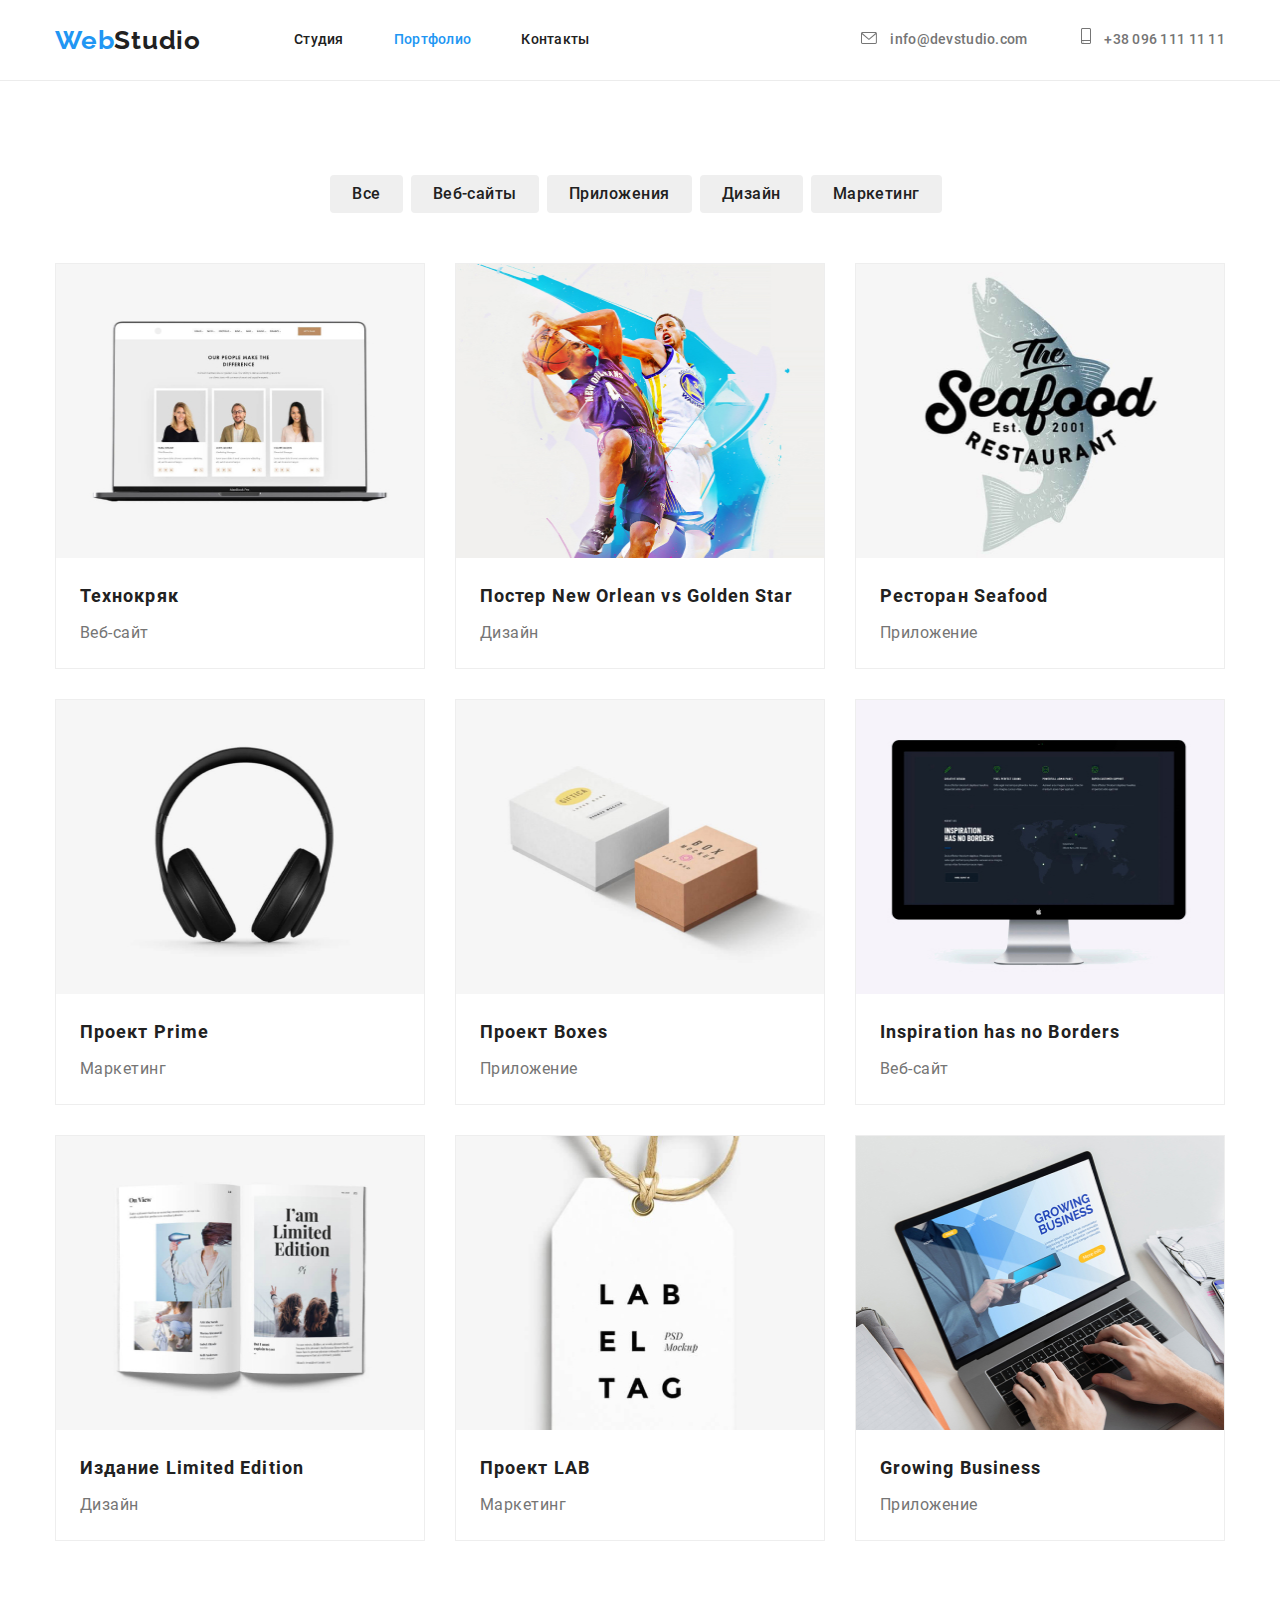
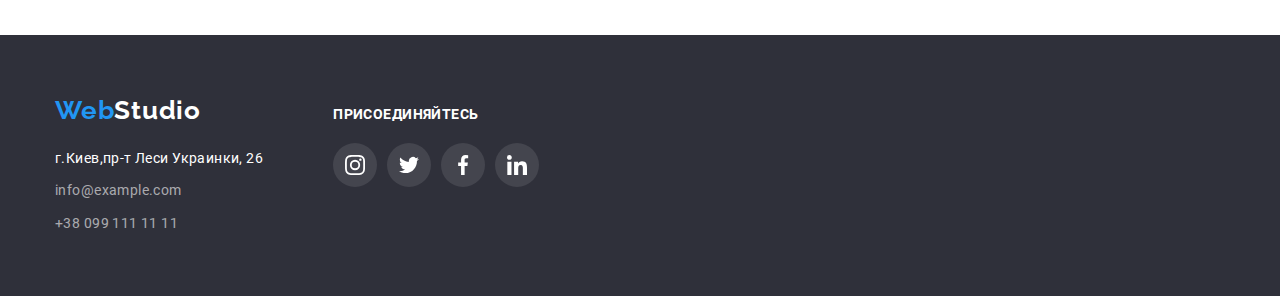
==== portfolio.html @ 72bdeed8 "склонировал новый репозиторий и перенес файлы с 4 дз" ====
<!DOCTYPE html>
<html lang="ru">
  <head>
    <meta charset="UTF-8" />
    <meta name="viewport" content="width=device-width, initial-scale=1.0" />
    <title>Document</title>
    <link
      href="https://fonts.googleapis.com/css2?family=Raleway:wght@700&display=swap"
      rel="stylesheet"
    />
    <link
      rel="stylesheet"
      href="https://cdnjs.cloudflare.com/ajax/libs/modern-normalize/1.0.0/modern-normalize.min.css"
    />
    <link rel="stylesheet" href="./css/styles.css" />
  </head>
  <body>
   <header class="page-header">
     <div class="conteiner header-conteiner">
        <a class="header-logo" href="./index.html" lang="en"> <span class="web-logo">Web</span>Studio </a>

        <nav class="navigation">
          <ul class="menu">
            <li class="menu-item">
              <a href="./index.html" class="link">Студия</a>
            </li>
            <li class="menu-item">
              <a href="./portfolio.html" class="link current">Портфолио</a>
            </li>
            <li class="menu-item"><a href="" class="link">Контакты</a></li>
          </ul>
        </nav>
        <address class="conect-nav">
          <a class="link header-conect" href="mailto:info@devstudio.com">
            <svg class="header-svg envelope" width="16" height="12">
              <use href="./img/icons/sprite.svg#envelope"></use>
            </svg>
            info@devstudio.com
          </a>
          <a class="link header-conect" href="tel:+380961111111">
            <svg class="header-svg smartphone" width="10" height="16">
              <use href="./img/icons/sprite.svg#smartphone"></use>
            </svg>
            +38 096 111 11 11</a
          >
        </address>
      </div>
    </header>
    <main>
      <section class="section">
        <div class="conteiner">
          <h1 hidden>Портфолио</h1>
        <ul class="menu-filters">
          <li class="menu-item">
            <button class="btn-portfolio" type="button">Все</button>
          </li>

          <li class="menu-item">
            <button class="btn-portfolio" type="button">Веб-сайты</button>
          </li>

          <li class="menu-item">
            <button class="btn-portfolio" type="button">Приложения</button>
          </li>

          <li class="menu-item">
            <button class="btn-portfolio"type="button">Дизайн</button>
          </li>

          <li class="menu-item">
            <button class="btn-portfolio" type="button">Маркетинг</button>
          </li>
        </ul>
        <ul class="portfolio">
          <li class="portfolio-item">
            <img
              src="./img/imgportf1.jpg"
              alt="Технокряк"
              width="370"
              height="294"
            />
            <div class="card-footer">
            <h2 class="portfolio-label">Технокряк</h2>
            <p class="discription">Веб-сайт</p>
          </div>
          </li>
          <li class="portfolio-item">
            <img
              src="./img/imgportf2.jpg"
              alt="Постер"
              width="370"
              height="294"
            />
            <div class="card-footer">
              <h2 class="portfolio-label">Постер
              <span lang="en">New Orlean vs Golden Star</span>
              </h2>                    
              <p class="discription">Дизайн</p>
            </div>
          </li>
          <li class="portfolio-item">
            <img
              src="./img/imgportf3.jpg"
              alt="Ресторан"
              width="370"
              height="294"
            />
            <div class="card-footer">
              <h2 class="portfolio-label">Ресторан
              <span lang="en">Seafood</span>
              </h2>
              <p class="discription">Приложение</p>
            </div>
          </li class="portfolio-item">
          <li class="portfolio-item">
            <img
              src="./img/imgportf4.jpg"
              alt="Наушники"
              width="370"
              height="294"
            />
            <div class="card-footer">
              <h2 class="portfolio-label">
              Проект
              <span lang="en">Prime</span>
              </h2>
              <p class="discription">Маркетинг</p>
            </div>
          </li>
          <li class="portfolio-item">
            <img
              src="./img/imgportf5.jpg"
              alt="коробки"
              width="370"
              height="294"
            />
            <div class="card-footer">
              <h2 class="portfolio-label">Проект
              <span lang="en">Boxes</span>
              </h2>
              <p class="discription">Приложение</p>
            </div>            
          </li>
          <li class="portfolio-item">
            <img src="./img/imgportf6.jpg" alt="Мак" width="370" height="294" />
            <div class="card-footer">
            <h2 class="portfolio-label" lang="en">Inspiration has no Borders</h2>
            <p class="discription">Веб-сайт</p>
          </div>
          </li>
          <li class="portfolio-item">
            <img
              src="./img/imgportf7.jpg"
              alt="Издание"
              width="370"
              height="294"
            />
            <div class="card-footer">
              <h2 class="portfolio-label">
              Издание
              <span lang="en">Limited Edition</span>
              </h2>
              <p class="discription">Дизайн</p>
            </div>            
          </li>
          <li class="portfolio-item">
            <img
              src="./img/imgportf8.jpg"
              alt="Бирка"
              width="370"
              height="294"
            />
            <div class="card-footer">
              <h2 class="portfolio-label">Проект
              <span lang="en">LAB</span>
              </h2>
              <p class="discription">Маркетинг</p>
            </div>
            
          </li>
          <li class="portfolio-item">
            <img
              src="./img/imgportf9.jpg"
              alt="Руки на клаве"
              width="370"
              height="294"
            />
            <div class="card-footer">
              <h2 class="portfolio-label" lang="en">Growing Business</h2>
              <p class="discription">Приложение</p>
            </div>
            
          </li>
        </ul>
        </div>
        
      </section>
    </main>
    <footer class="footer">
      <div class="conteiner footer-conteiner">
        <div>
        <a href="./index.html" class="footer-link link">
          <span class="footer-logo" lang="en">
            <span class="web-logo">Web</span>Studio
          </span>
        </a>
        <address>
          <ul class="footer-list">
            <li class="footer-item">
              <a href="" class="link footer-town"
                >г.Киев,пр-т Леси Украинки, 26</a
              >
            </li>
            <li class="footer-item">
              <a href="mailto:info@example.com" class="link footer-conect"
                >info@example.com</a
              >
            </li>
            <li class="footer-item">
              <a href="tel:+380961111111" class="link footer-conect"
                >+38 099 111 11 11</a
              >
            </li>
          </ul>
        </address>
        </div>
          <div class="footer-social-links">
          <h3 class="footer-title">присоединяйтесь</h3>
          <ul class="social-icons">
            <li class="social-icons-item">
              <a class="footer-social-icons-link" href="https://instagram.com/" target="_blank" rel="noopener noreferer" aria-label="Instagram">
                <svg class="footer-social-icons-svg">
                  <use href="./img/icons/sprite.svg#instagram"></use>
                </svg>
              </a>
            </li>

            <li class="social-icons-item">
              <a class="footer-social-icons-link" href="https://twitter.com/" target="_blank" rel="noopener noreferer" aria-label="Twitter">
                <svg class="footer-social-icons-svg">
                  <use href="./img/icons/sprite.svg#twitter"></use>
                </svg>
              </a>
            </li>
            <li class="social-icons-item">
              <a class="footer-social-icons-link" href="https://facebook.com/" target="_blank" rel="noopener noreferer" aria-label="Facebook">
                <svg class="footer-social-icons-svg">
                  <use href="./img/icons/sprite.svg#facebook"></use>
                </svg>
              </a>
            </li>
            <li class="social-icons-item">
              <a class="footer-social-icons-link" href="https://linkedin.com/" target="_blank" rel="noopener noreferer" aria-label="Linkedin">
                <svg class="footer-social-icons-svg">
                  <use href="./img/icons/sprite.svg#linkedin"></use>
                </svg>
              </a>
            </li>
          </ul>
        </div>
      </div>
    </footer>
  </body>
</html>
---- css/styles.css ----
/* roboto-regular - latin_cyrillic */
@font-face {
  font-family: 'Roboto';
  font-style: normal;
  font-weight: 400;
  src: url('../fonts/roboto-v20-latin_cyrillic-regular.eot'); /* IE9 Compat Modes */
  src: local('Roboto'), local('Roboto-Regular'), url('../fonts/roboto-v20-latin_cyrillic-regular.eot?#iefix') format('embedded-opentype'),
    url('../fonts/roboto-v20-latin_cyrillic-regular.woff2') format('woff2'), url('../fonts/roboto-v20-latin_cyrillic-regular.woff') format('woff'),
    url('../fonts/roboto-v20-latin_cyrillic-regular.ttf') format('truetype'), url('../fonts/roboto-v20-latin_cyrillic-regular.svg#Roboto') format('svg'); /* Legacy iOS */
}
/* roboto-500 - latin_cyrillic */
@font-face {
  font-family: 'Roboto';
  font-style: normal;
  font-weight: 500;
  src: url('../fonts/roboto-v20-latin_cyrillic-500.eot'); /* IE9 Compat Modes */
  src: local('Roboto Medium'), local('Roboto-Medium'), url('../fonts/roboto-v20-latin_cyrillic-500.eot?#iefix') format('embedded-opentype'),
    url('../fonts/roboto-v20-latin_cyrillic-500.woff2') format('woff2'), url('../fonts/roboto-v20-latin_cyrillic-500.woff') format('woff'),
    url('../fonts/roboto-v20-latin_cyrillic-500.ttf') format('truetype'), url('../fonts/roboto-v20-latin_cyrillic-500.svg#Roboto') format('svg'); /* Legacy iOS */
}
/* roboto-700 - latin_cyrillic */
@font-face {
  font-family: 'Roboto';
  font-style: normal;
  font-weight: 700;
  src: url('../fonts/roboto-v20-latin_cyrillic-700.eot'); /* IE9 Compat Modes */
  src: local('Roboto Bold'), local('Roboto-Bold'), url('../fonts/roboto-v20-latin_cyrillic-700.eot?#iefix') format('embedded-opentype'),
    url('../fonts/roboto-v20-latin_cyrillic-700.woff2') format('woff2'), url('../fonts/roboto-v20-latin_cyrillic-700.woff') format('woff'),
    url('../fonts/roboto-v20-latin_cyrillic-700.ttf') format('truetype'), url('../fonts/roboto-v20-latin_cyrillic-700.svg#Roboto') format('svg'); /* Legacy iOS */
}
/* roboto-900 - latin_cyrillic */
@font-face {
  font-family: 'Roboto';
  font-style: normal;
  font-weight: 900;
  src: url('../fonts/roboto-v20-latin_cyrillic-900.eot'); /* IE9 Compat Modes */
  src: local('Roboto Black'), local('Roboto-Black'), url('../fonts/roboto-v20-latin_cyrillic-900.eot?#iefix') format('embedded-opentype'),
    url('../fonts/roboto-v20-latin_cyrillic-900.woff2') format('woff2'), url('../fonts/roboto-v20-latin_cyrillic-900.woff') format('woff'),
    url('../fonts/roboto-v20-latin_cyrillic-900.ttf') format('truetype'), url('../fonts/roboto-v20-latin_cyrillic-900.svg#Roboto') format('svg'); /* Legacy iOS */
}
:root {
  --main-text-cl: #757575;
  --accent-cl: #2196f3;
  --black: #212121;
  --grey: rgba(255, 255, 255, 0.6);
  --white: #ffffff;
  --dark-bg: #2f303a;
  --creamy: #f5f4fa;
}

html {
  box-sizing: border-box;
}

*,
*::before,
*::after {
  box-sizing: inherit;
}

h1,
h2,
h3,
p {
  margin: 0;
}

.section {
  padding-top: 94px;
  padding-bottom: 94px;
}
.list {
  list-style: none;
  padding: 0;
  margin: 0;
}
img {
  display: block;
  max-width: 100%;
}

body {
  font-family: Roboto, sans-serif;
  font-size: 14px;
  line-height: 1.71;
  letter-spacing: 0.03em;
  color: var(--main-text-cl);
}
ul {
  margin: 0px;
  padding: 0px;
}
.page-header {
  border-bottom: 1px solid #ececec;
}
.conteiner {
  width: 1200px;
  padding-left: 15px;
  padding-right: 15px;
  margin-right: auto;
  margin-left: auto;
}
.header-conteiner {
  display: flex;
  align-items: center;
  justify-items: flex-end;
}

.header-logo {
  font-family: Raleway, sans-serif;
  text-decoration: none;
  font-style: normal;
  font-weight: bold;
  font-size: 26px;
  line-height: 1.19;
  letter-spacing: 0.03em;
  color: var(--black);
}
.navigation {
  margin-left: 93px;
}
.menu {
  display: flex;
  padding: 0;
  margin: 0;
}
.menu .link {
  display: block;
  padding-top: 32px;
  padding-bottom: 32px;
}
.menu .menu-item:not(:last-child) {
  margin-right: 50px;
}

.menu-item {
  list-style: none;
}

.menu-item .link {
  display: block;
  align-items: center;
}
.link {
  font-style: normal;
  text-decoration: none;
  font-weight: 500;
  font-size: 14px;
  line-height: 1.14;
  letter-spacing: 0.02em;
  color: var(--black);
}

.current {
  color: var(--accent-cl);
}
.link:hover,
.link:focus {
  color: var(--accent-cl);
}
.web-logo {
  color: var(--accent-cl);
}

.header-conect {
  display: inline-block;
  flex-direction: row;
  justify-items: legacy;
  color: var(--main-text-cl);
}
.conect-nav {
  margin-left: auto;
}
.conect-nav .link + .link {
  margin-left: 50px;
}
.conect-nav.smartphone {
  margin-top: 32px;
  margin-bottom: 32px;
}
.header-conect:hover,
.header-conect:focus {
  color: var(--accent-cl);
}
.header-svg {
  margin-right: 10px;
  fill: currentColor;
}
/* Стилизирует секцию Герой */

.hero {
  padding-top: 200px;
  padding-bottom: 200px;
  text-align: center;
}
/* Фон  секции Герой*/
.overlay {
  max-width: 1600px;
  height: 600px;
  margin-left: auto;
  margin-right: auto;
  background-image: linear-gradient(to right, rgba(47, 48, 58, 0.4), rgba(47, 48, 58, 0.4)), url(../img/hero.jpg);
  background-repeat: no-repeat;
  background-position: center;
  background-size: cover;
}
.hero-title {
  margin-bottom: 30px;
  font-family: Roboto, sans-serif;
  font-weight: 900;
  font-size: 44px;
  line-height: 1.36;
  text-align: center;
  letter-spacing: 0.06em;
  text-transform: uppercase;
  color: var(--white);
}
.btn {
  display: inline-block;
  outline: transparent;
  border-radius: 4px;
  padding: 10px 32px;
  min-width: 200px;
  min-height: 50px;
  text-align: center;

  font-family: Roboto, sans-serif;
  font-weight: bold;
  font-size: 16px;
  line-height: 1.87;
  letter-spacing: 0.06em;
  text-decoration: none;

  color: var(--white);
  background-color: var(--accent-cl);
}
.features {
  padding-top: 94px;
}
.visually-hidden {
  position: absolute !important;
  clip: rect(1px 1px 1px 1px);
  clip: rect(1px, 1px, 1px, 1px);
  padding: 0 !important;
  border: 0 !important;
  height: 1px !important;
  width: 1px !important;
  overflow: hidden;
}

.menu-features {
  display: flex;
  justify-content: space-between;
}
.menu-features .list-item {
  width: calc((100% - 90px) / 4);
}
.menu-features .list-item::before {
  content: '';
  display: block;
  height: 120px;
  margin-bottom: 30px;
  background-color: var(--creamy);
  background-repeat: no-repeat;
  background-position: center;
  border-radius: 4px;
}
.icon-antenna::before {
  background-image: url(../img/antenna.svg);
}
.icon-clock::before {
  background-image: url(../img/clock.svg);
}
.icon-diagram::before {
  background-image: url(../img/diagram.svg);
}
.icon-astronaut::before {
  background-image: url(../img/astronaut.svg);
}

.menu-features .title {
  margin-bottom: 10px;
}
.title {
  min-height: 16px;
  font-family: Roboto, sans-serif;
  font-style: normal;
  font-weight: bold;
  font-size: 14px;
  line-height: 1.14;
  text-transform: uppercase;
  color: var(--black);
}
.text {
  min-height: 75px;
  color: var(--main-text-cl);
}
.list-item {
  list-style: none;
}

.section-title {
  font-family: Roboto, sans-serif;
  font-weight: 700;
  font-size: 36px;
  line-height: 1.167;
  text-align: center;
  letter-spacing: 0.03em;
  color: var(--black);
  margin-bottom: 50px;
}
.img-set {
  display: flex;
  flex-wrap: wrap;
  margin-left: -30px;
}
.img-item {
  margin-left: 30px;
  list-style: none;
  flex-basis: calc(100% / 3 - 30px);
}
.team {
  font-style: normal;
  font-weight: 500;
  font-size: 16px;
  line-height: 1.187;
  letter-spacing: 0.03em;
  color: var(--black);
}
.team-list {
  display: flex;
  flex-wrap: wrap;
  margin-left: -30px;
}
.team-item {
  margin-left: 30px;
  list-style: none;
  flex-basis: calc(100% / 4 - 30px);
  background-color: var(--white);

  box-shadow: 0px 1px 3px rgba(0, 0, 0, 0.12), 0px 1px 1px rgba(0, 0, 0, 0.14), 0px 2px 1px rgba(0, 0, 0, 0.2);
  border-radius: 0px 0px 4px 4px;
}
.team {
  text-align: center;
  margin-top: 30px;
  margin-bottom: 10px;
}
.team-content {
  margin: 30px 32px;
}
.profession {
  margin-bottom: 16px;
  text-align: center;
  font-style: normal;
  font-weight: normal;
  font-size: 16px;
  line-height: 1.187;
  letter-spacing: 0.03em;
  color: var(--main-text-cl);
}
.social-icons {
  display: flex;
  justify-content: space-between;
}
.social-icons-item {
  list-style: none;
}
.social-icons-item:not(:last-child) {
  margin-right: 10px;
}
.social-icons-link {
  display: inline-flex;
  justify-content: center;
  align-items: center;
  width: 44px;
  height: 44px;
  background-color: var(--white);
  border-radius: 50%;
}
.social-icons-link:hover,
.social-icons-link:focus {
  background-color: var(--accent-cl);
}
.social-icons-link:hover .social-icons-svg,
.social-icons-link:focus .social-icons-svg {
  background-color: var(--accent-cl);
  fill: var(--white);
}
.social-icons-svg {
  width: 20px;
  height: 20px;
  fill: #afb1b8;
}
.logo-set {
  display: flex;
  flex-wrap: wrap;
  align-items: center;
  margin-left: -30px;
}

.client-link {
  display: inline-flex;
  justify-content: center;
  align-items: center;
  width: 170px;
  height: 90px;
  margin-left: 30px;
  flex-basis: calc(100% / 6 - 30px);
  border: 1px solid #afb1b8;
  box-sizing: border-box;
  border-radius: 4px;
}

.client-link:hover,
.client-link:focus {
  border-color: var(--accent-cl);
}
.client-link:hover .icon,
.client-link:focus .icon {
  fill: var(--accent-cl);
}
.icon {
  fill: #afb1b8;
}
.footer {
  padding-top: 60px;
  padding-bottom: 60px;
  background-color: var(--dark-bg);
}
.footer-conteiner {
  display: flex;
}
.footer-title {
  margin-bottom: 20px;
  font-family: Roboto;
  font-style: normal;
  font-weight: 700;
  font-size: 14px;
  line-height: 1.14;
  letter-spacing: 0.03em;
  text-transform: uppercase;
  color: #ffffff;
}
.footer-logo {
  font-family: Raleway;
  font-style: normal;
  font-weight: bold;
  font-size: 26px;
  line-height: 1.19;
  letter-spacing: 0.03em;
  color: var(--white);
}
.footer-list {
  display: flex;
  flex-direction: column;
  margin-top: 20px;
}
.footer-social-links {
  padding-top: 12px;
  margin-left: 70px;
  width: 206px;
  height: 80;
}
.footer-social-icons-link {
  display: inline-flex;
  justify-content: center;
  align-items: center;
  width: 44px;
  height: 44px;
  background: rgba(255, 255, 255, 0.1);
  border-radius: 50%;
}
.footer-social-icons-link:hover,
.footer-social-icons-link:focus {
  background-color: var(--accent-cl);
}
.footer-social-icons-svg {
  width: 20px;
  height: 20px;
  fill: var(--white);
}
.footer-town {
  font-weight: normal;
  line-height: 1.71;
  letter-spacing: 0.03em;
  color: var(--white);
}
.footer-conect {
  font-weight: normal;
  line-height: 1.71;
  letter-spacing: 0.03em;
  color: var(--grey);
}
.footer-item {
  list-style: none;
}
.footer-list .footer-item:not(:last-child) {
  margin-bottom: 9px;
}
.menu-filters {
  display: flex;
  flex-direction: row;
  justify-content: center;
  padding-bottom: 50px;
}
.btn-portfolio {
  display: inline-block;
  padding: 6px 22px;
  margin-right: 8px;
  border-radius: 4px;
  font-style: normal;
  font-weight: 500;
  font-size: 16px;
  line-height: 1.62;
  letter-spacing: 0.03em;
  color: var(--black);
  cursor: pointer;
  border: transparent;
}
.btn-portfolio:hover,
.btn-portfolio:focus {
  color: var(--white);
  background-color: var(--accent-cl);
  box-shadow: 0px 3px 1px rgba(0, 0, 0, 0.1), 0px 1px 2px rgba(0, 0, 0, 0.08), 0px 2px 2px rgba(0, 0, 0, 0.12);
}
.portfolio {
  display: flex;
  flex-wrap: wrap;
  margin-left: -30px;
}
.portfolio-item {
  margin-top: 30px;
  margin-left: 30px;
  list-style: none;
  flex-basis: calc(100% / 3 - 30px);
  border: 1px solid #eeeeee;
  box-sizing: border-box;
  background-color: var(--white);
}
.portfolio-item:hover,
.portfolio-item:focus {
  cursor: pointer;
  box-shadow: 0px 1px 1px rgba(0, 0, 0, 0.12), 0px 4px 4px rgba(0, 0, 0, 0.06), 1px 4px 6px rgba(0, 0, 0, 0.16);
}
.portfolio-item:nth-child(-n + 3) {
  margin-top: 0;
}
.card-footer {
  padding: 20px 24px;
}

.portfolio-label {
  text-align: start;
  margin-bottom: 4px;
  font-weight: bold;
  font-size: 18px;
  line-height: 2;
  letter-spacing: 0.06em;
  color: var(--black);
}
.discription {
  text-align: start;
  font-weight: normal;
  font-size: 16px;
  line-height: 1.87;
  letter-spacing: 0.03em;
  color: var(--main-text-cl);
}
.creamy-bg {
  background-color: var(--creamy);
}
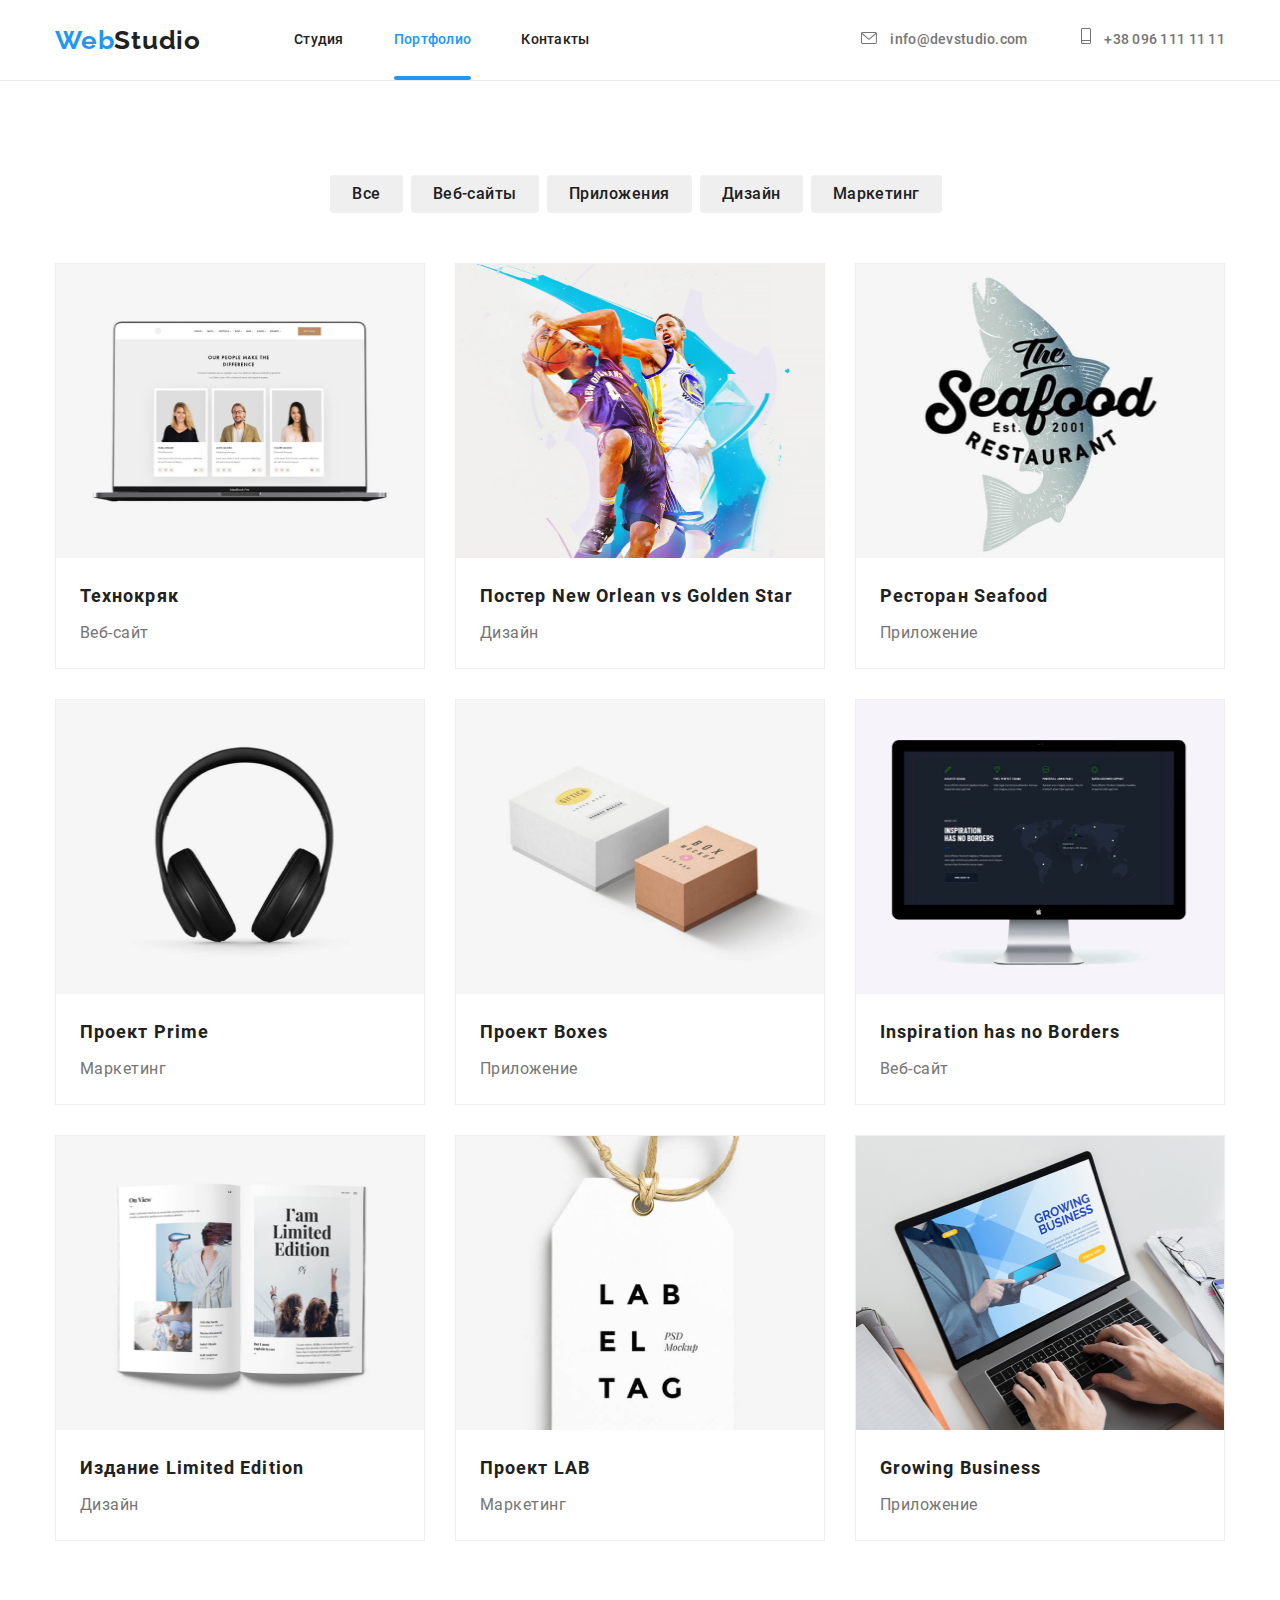
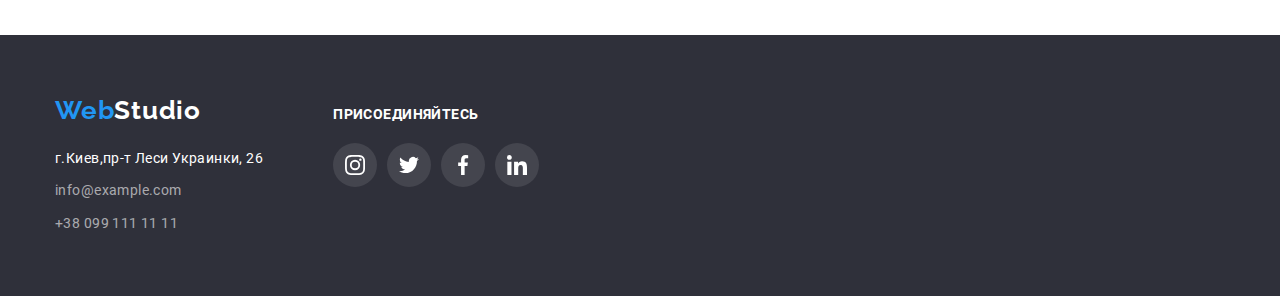
==== commit 97b6eede: "стилизация модалки" ====
--- a/portfolio.html
+++ b/portfolio.html
@@ -3,7 +3,7 @@
   <head>
     <meta charset="UTF-8" />
     <meta name="viewport" content="width=device-width, initial-scale=1.0" />
-    <title>Document</title>
+    <title>Портфолио </title>
     <link
       href="https://fonts.googleapis.com/css2?family=Raleway:wght@700&display=swap"
       rel="stylesheet"
--- a/css/styles.css
+++ b/css/styles.css
@@ -124,8 +124,10 @@
   padding: 0;
   margin: 0;
 }
+
 .menu .link {
-  display: block;
+  position: relative;
+  display: inline-block;
   padding-top: 32px;
   padding-bottom: 32px;
 }
@@ -153,6 +155,16 @@
 
 .current {
   color: var(--accent-cl);
+}
+.current::after {
+  display: block;
+  position: absolute;
+  content: '';
+  width: 100%;
+  height: 4px;
+  border-radius: 2px;
+  background-color: var(--accent-cl);
+  bottom: 0;
 }
 .link:hover,
 .link:focus {
@@ -233,6 +245,45 @@
 
   color: var(--white);
   background-color: var(--accent-cl);
+}
+/* Оформление модалки и бекдропа  */
+.backdrop {
+  position: fixed;
+  top: 0;
+  left: 0;
+  width: 100%;
+  height: 1024px;
+  background-color: rgba(0, 0, 0, 0.5);
+  opacity: 1;
+  visibility: visible;
+  transition: opacity 250ms cubic-bezier(0.4, 0, 0.2, 1) visibility 250ms cubic-bezier(0.4, 0, 0.2, 1);
+}
+.backdrop.is-hidden {
+  visibility: hidden;
+  opacity: 0;
+  pointer-events: none;
+}
+.modal {
+  position: relative;
+  top: 20%;
+  left: 37%;
+  width: 528px;
+  height: 581px;
+  display: block;
+  border-radius: 4px;
+  background-color: #ffffff;
+  stroke: 1px Solid rgba(0, 0, 0, 0.1);
+  box-shadow: 0px 1px 4px rgba(0, 0, 0, 0.12), 0px 1px 1px rgba(0, 0, 0, 0.14), 0px 2px 1px rgba(0, 0, 0, 0.2);
+}
+.close {
+  position: absolute;
+  width: 30px;
+  height: 30px;
+  border-radius: 50%;
+  top: 8px;
+  right: 8px;
+  border: 1px solid rgba(0, 0, 0, 0.1);
+  background-color: #fff;
 }
 .features {
   padding-top: 94px;
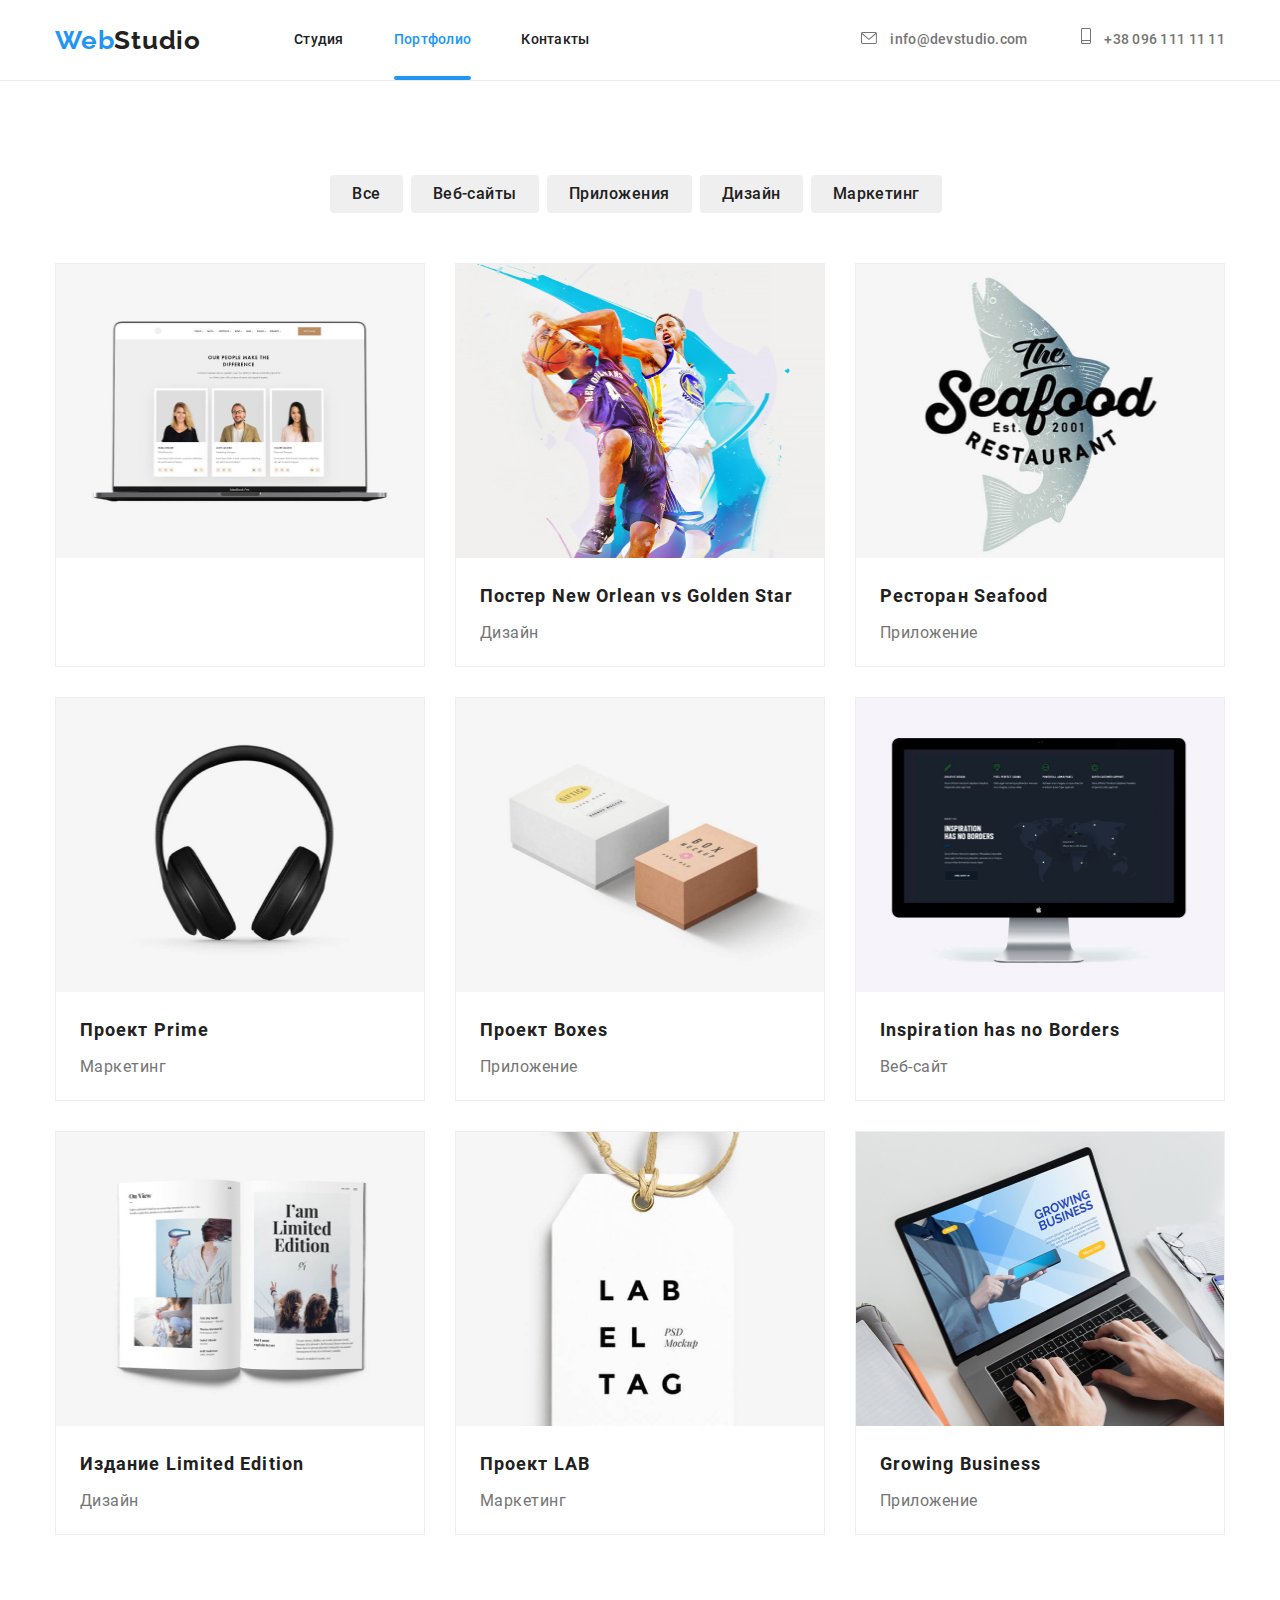
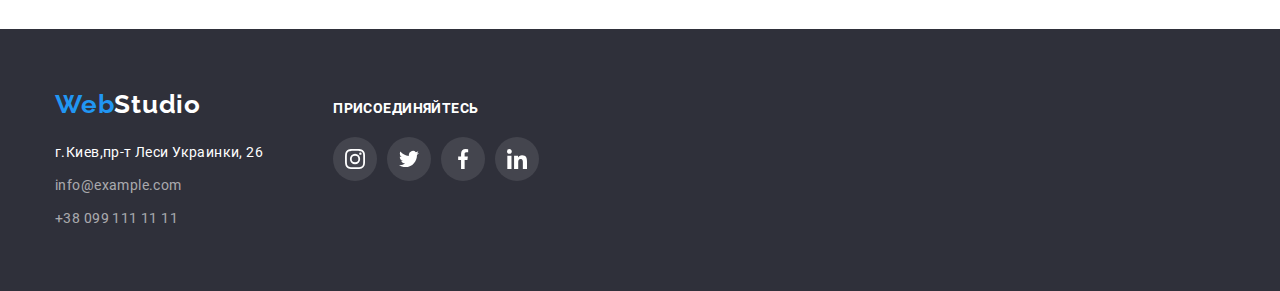
==== commit d8430e49: "накладка на портфолио" ====
--- a/portfolio.html
+++ b/portfolio.html
@@ -3,20 +3,14 @@
   <head>
     <meta charset="UTF-8" />
     <meta name="viewport" content="width=device-width, initial-scale=1.0" />
-    <title>Портфолио </title>
-    <link
-      href="https://fonts.googleapis.com/css2?family=Raleway:wght@700&display=swap"
-      rel="stylesheet"
-    />
-    <link
-      rel="stylesheet"
-      href="https://cdnjs.cloudflare.com/ajax/libs/modern-normalize/1.0.0/modern-normalize.min.css"
-    />
+    <title>Портфолио</title>
+    <link href="https://fonts.googleapis.com/css2?family=Raleway:wght@700&display=swap" rel="stylesheet" />
+    <link rel="stylesheet" href="https://cdnjs.cloudflare.com/ajax/libs/modern-normalize/1.0.0/modern-normalize.min.css" />
     <link rel="stylesheet" href="./css/styles.css" />
   </head>
   <body>
-   <header class="page-header">
-     <div class="conteiner header-conteiner">
+    <header class="page-header">
+      <div class="conteiner header-conteiner">
         <a class="header-logo" href="./index.html" lang="en"> <span class="web-logo">Web</span>Studio </a>
 
         <nav class="navigation">
@@ -50,181 +44,158 @@
       <section class="section">
         <div class="conteiner">
           <h1 hidden>Портфолио</h1>
-        <ul class="menu-filters">
-          <li class="menu-item">
-            <button class="btn-portfolio" type="button">Все</button>
-          </li>
-
-          <li class="menu-item">
-            <button class="btn-portfolio" type="button">Веб-сайты</button>
-          </li>
-
-          <li class="menu-item">
-            <button class="btn-portfolio" type="button">Приложения</button>
-          </li>
-
-          <li class="menu-item">
-            <button class="btn-portfolio"type="button">Дизайн</button>
-          </li>
-
-          <li class="menu-item">
-            <button class="btn-portfolio" type="button">Маркетинг</button>
-          </li>
-        </ul>
-        <ul class="portfolio">
-          <li class="portfolio-item">
-            <img
-              src="./img/imgportf1.jpg"
-              alt="Технокряк"
-              width="370"
-              height="294"
-            />
-            <div class="card-footer">
-            <h2 class="portfolio-label">Технокряк</h2>
-            <p class="discription">Веб-сайт</p>
-          </div>
-          </li>
-          <li class="portfolio-item">
-            <img
-              src="./img/imgportf2.jpg"
-              alt="Постер"
-              width="370"
-              height="294"
-            />
-            <div class="card-footer">
-              <h2 class="portfolio-label">Постер
-              <span lang="en">New Orlean vs Golden Star</span>
-              </h2>                    
-              <p class="discription">Дизайн</p>
-            </div>
-          </li>
-          <li class="portfolio-item">
-            <img
-              src="./img/imgportf3.jpg"
-              alt="Ресторан"
-              width="370"
-              height="294"
-            />
-            <div class="card-footer">
-              <h2 class="portfolio-label">Ресторан
-              <span lang="en">Seafood</span>
-              </h2>
-              <p class="discription">Приложение</p>
-            </div>
-          </li class="portfolio-item">
-          <li class="portfolio-item">
-            <img
-              src="./img/imgportf4.jpg"
-              alt="Наушники"
-              width="370"
-              height="294"
-            />
-            <div class="card-footer">
-              <h2 class="portfolio-label">
-              Проект
-              <span lang="en">Prime</span>
-              </h2>
-              <p class="discription">Маркетинг</p>
-            </div>
-          </li>
-          <li class="portfolio-item">
-            <img
-              src="./img/imgportf5.jpg"
-              alt="коробки"
-              width="370"
-              height="294"
-            />
-            <div class="card-footer">
-              <h2 class="portfolio-label">Проект
-              <span lang="en">Boxes</span>
-              </h2>
-              <p class="discription">Приложение</p>
-            </div>            
-          </li>
-          <li class="portfolio-item">
-            <img src="./img/imgportf6.jpg" alt="Мак" width="370" height="294" />
-            <div class="card-footer">
-            <h2 class="portfolio-label" lang="en">Inspiration has no Borders</h2>
-            <p class="discription">Веб-сайт</p>
-          </div>
-          </li>
-          <li class="portfolio-item">
-            <img
-              src="./img/imgportf7.jpg"
-              alt="Издание"
-              width="370"
-              height="294"
-            />
-            <div class="card-footer">
-              <h2 class="portfolio-label">
-              Издание
-              <span lang="en">Limited Edition</span>
-              </h2>
-              <p class="discription">Дизайн</p>
-            </div>            
-          </li>
-          <li class="portfolio-item">
-            <img
-              src="./img/imgportf8.jpg"
-              alt="Бирка"
-              width="370"
-              height="294"
-            />
-            <div class="card-footer">
-              <h2 class="portfolio-label">Проект
-              <span lang="en">LAB</span>
-              </h2>
-              <p class="discription">Маркетинг</p>
-            </div>
-            
-          </li>
-          <li class="portfolio-item">
-            <img
-              src="./img/imgportf9.jpg"
-              alt="Руки на клаве"
-              width="370"
-              height="294"
-            />
-            <div class="card-footer">
-              <h2 class="portfolio-label" lang="en">Growing Business</h2>
-              <p class="discription">Приложение</p>
-            </div>
-            
-          </li>
-        </ul>
+          <ul class="menu-filters">
+            <li class="menu-item">
+              <button class="btn-portfolio" type="button">Все</button>
+            </li>
+
+            <li class="menu-item">
+              <button class="btn-portfolio" type="button">Веб-сайты</button>
+            </li>
+
+            <li class="menu-item">
+              <button class="btn-portfolio" type="button">Приложения</button>
+            </li>
+
+            <li class="menu-item">
+              <button class="btn-portfolio" type="button">Дизайн</button>
+            </li>
+
+            <li class="menu-item">
+              <button class="btn-portfolio" type="button">Маркетинг</button>
+            </li>
+          </ul>
+          <ul class="portfolio">
+            <li class="list">
+              <a class="portfolio-item" href="">
+                <img src="./img/imgportf1.jpg" alt="Технокряк" width="370" height="294" />
+                <div class="item-discription">
+                  <p class="text-discription">
+                    Технокряк это современная площадка распространения коронавируса. Компании используют эту платформу для цифрового шпионажа и атак на защищённые сервера конкурентов.
+                  </p>
+                </div>
+                <div class="card-footer">
+                  <h2 class="portfolio-label">Технокряк</h2>
+                  <p class="discription">Веб-сайт</p>
+                </div>
+              </a>
+            </li>
+
+            <li class="list">
+              <a class="portfolio-item" href="">
+                <img src="./img/imgportf2.jpg" alt="Постер" width="370" height="294" />
+                <div class="card-footer">
+                  <h2 class="portfolio-label">
+                    Постер
+                    <span lang="en">New Orlean vs Golden Star</span>
+                  </h2>
+                  <p class="discription">Дизайн</p>
+                </div>
+              </a>
+            </li>
+            <li class="list">
+              <a class="portfolio-item" href="">
+                <img src="./img/imgportf3.jpg" alt="Ресторан" width="370" height="294" />
+                <div class="card-footer">
+                  <h2 class="portfolio-label">
+                    Ресторан
+                    <span lang="en">Seafood</span>
+                  </h2>
+                  <p class="discription">Приложение</p>
+                </div>
+              </a>
+            </li>
+            <li class="list">
+              <a class="portfolio-item" href="">
+                <img src="./img/imgportf4.jpg" alt="Наушники" width="370" height="294" />
+                <div class="card-footer">
+                  <h2 class="portfolio-label">
+                    Проект
+                    <span lang="en">Prime</span>
+                  </h2>
+                  <p class="discription">Маркетинг</p>
+                </div>
+              </a>
+            </li>
+            <li class="list">
+              <a class="portfolio-item" href="">
+                <img src="./img/imgportf5.jpg" alt="коробки" width="370" height="294" />
+                <div class="card-footer">
+                  <h2 class="portfolio-label">
+                    Проект
+                    <span lang="en">Boxes</span>
+                  </h2>
+                  <p class="discription">Приложение</p>
+                </div>
+              </a>
+            </li>
+            <li class="list">
+              <a class="portfolio-item" href="">
+                <img src="./img/imgportf6.jpg" alt="Мак" width="370" height="294" />
+                <div class="card-footer">
+                  <h2 class="portfolio-label" lang="en">Inspiration has no Borders</h2>
+                  <p class="discription">Веб-сайт</p>
+                </div>
+              </a>
+            </li>
+            <li class="list">
+              <a class="portfolio-item" href="">
+                <img src="./img/imgportf7.jpg" alt="Издание" width="370" height="294" />
+                <div class="card-footer">
+                  <h2 class="portfolio-label">
+                    Издание
+                    <span lang="en">Limited Edition</span>
+                  </h2>
+                  <p class="discription">Дизайн</p>
+                </div>
+              </a>
+            </li>
+            <li class="list">
+              <a class="portfolio-item" href="">
+                <img src="./img/imgportf8.jpg" alt="Бирка" width="370" height="294" />
+                <div class="card-footer">
+                  <h2 class="portfolio-label">
+                    Проект
+                    <span lang="en">LAB</span>
+                  </h2>
+                  <p class="discription">Маркетинг</p>
+                </div>
+              </a>
+            </li>
+            <li class="list">
+              <a class="portfolio-item" href="">
+                <img src="./img/imgportf9.jpg" alt="Руки на клаве" width="370" height="294" />
+                <div class="card-footer">
+                  <h2 class="portfolio-label" lang="en">Growing Business</h2>
+                  <p class="discription">Приложение</p>
+                </div>
+              </a>
+            </li>
+          </ul>
         </div>
-        
       </section>
     </main>
     <footer class="footer">
       <div class="conteiner footer-conteiner">
         <div>
-        <a href="./index.html" class="footer-link link">
-          <span class="footer-logo" lang="en">
-            <span class="web-logo">Web</span>Studio
-          </span>
-        </a>
-        <address>
-          <ul class="footer-list">
-            <li class="footer-item">
-              <a href="" class="link footer-town"
-                >г.Киев,пр-т Леси Украинки, 26</a
-              >
-            </li>
-            <li class="footer-item">
-              <a href="mailto:info@example.com" class="link footer-conect"
-                >info@example.com</a
-              >
-            </li>
-            <li class="footer-item">
-              <a href="tel:+380961111111" class="link footer-conect"
-                >+38 099 111 11 11</a
-              >
-            </li>
-          </ul>
-        </address>
+          <a href="./index.html" class="footer-link link">
+            <span class="footer-logo" lang="en"> <span class="web-logo">Web</span>Studio </span>
+          </a>
+          <address>
+            <ul class="footer-list">
+              <li class="footer-item">
+                <a href="" class="link footer-town">г.Киев,пр-т Леси Украинки, 26</a>
+              </li>
+              <li class="footer-item">
+                <a href="mailto:info@example.com" class="link footer-conect">info@example.com</a>
+              </li>
+              <li class="footer-item">
+                <a href="tel:+380961111111" class="link footer-conect">+38 099 111 11 11</a>
+              </li>
+            </ul>
+          </address>
         </div>
-          <div class="footer-social-links">
+        <div class="footer-social-links">
           <h3 class="footer-title">присоединяйтесь</h3>
           <ul class="social-icons">
             <li class="social-icons-item">
--- a/css/styles.css
+++ b/css/styles.css
@@ -156,6 +156,7 @@
 .current {
   color: var(--accent-cl);
 }
+/* псевдоэлемент- подчеркушка меню */
 .current::after {
   display: block;
   position: absolute;
@@ -251,22 +252,28 @@
   position: fixed;
   top: 0;
   left: 0;
-  width: 100%;
-  height: 1024px;
+  right: 0;
+  bottom: 0;
   background-color: rgba(0, 0, 0, 0.5);
   opacity: 1;
   visibility: visible;
-  transition: opacity 250ms cubic-bezier(0.4, 0, 0.2, 1) visibility 250ms cubic-bezier(0.4, 0, 0.2, 1);
-}
+  transition: 2s cubic-bezier(0.4, 0, 0.2, 1);
+  z-index: 3;
+}
+
 .backdrop.is-hidden {
   visibility: hidden;
   opacity: 0;
   pointer-events: none;
 }
+.is-hidden.modal {
+  transform: translate(-50%, 0) 2s, scale(0.5) 2s;
+}
 .modal {
   position: relative;
-  top: 20%;
-  left: 37%;
+  top: 50%;
+  left: 50%;
+  transform: translate(-50%, -50%);
   width: 528px;
   height: 581px;
   display: block;
@@ -274,7 +281,10 @@
   background-color: #ffffff;
   stroke: 1px Solid rgba(0, 0, 0, 0.1);
   box-shadow: 0px 1px 4px rgba(0, 0, 0, 0.12), 0px 1px 1px rgba(0, 0, 0, 0.14), 0px 2px 1px rgba(0, 0, 0, 0.2);
-}
+  transition: transform 0.5s scale(1) 2s;
+  z-index: 4;
+}
+
 .close {
   position: absolute;
   width: 30px;
@@ -284,6 +294,7 @@
   right: 8px;
   border: 1px solid rgba(0, 0, 0, 0.1);
   background-color: #fff;
+  z-index: 5;
 }
 .features {
   padding-top: 94px;
@@ -336,7 +347,7 @@
   min-height: 16px;
   font-family: Roboto, sans-serif;
   font-style: normal;
-  font-weight: bold;
+  font-weight: 700;
   font-size: 14px;
   line-height: 1.14;
   text-transform: uppercase;
@@ -365,10 +376,28 @@
   flex-wrap: wrap;
   margin-left: -30px;
 }
+/* позиционируем описание над картинкой */
 .img-item {
+  position: relative;
   margin-left: 30px;
   list-style: none;
   flex-basis: calc(100% / 3 - 30px);
+  z-index: 1;
+}
+
+.img-discription {
+  position: absolute;
+  display: block;
+  width: 100%;
+  height: 70px;
+  background: rgba(47, 48, 58, 0.8);
+  bottom: 0;
+  z-index: 2;
+}
+.title.centring {
+  text-align: center;
+  padding-top: 27px;
+  color: var(--white);
 }
 .team {
   font-style: normal;
@@ -578,24 +607,46 @@
 .portfolio {
   display: flex;
   flex-wrap: wrap;
+  margin-top: -30px;
   margin-left: -30px;
 }
 .portfolio-item {
+  position: relative;
+  display: block;
+  text-decoration: none;
+  height: 404px;
+  width: 370px;
   margin-top: 30px;
   margin-left: 30px;
-  list-style: none;
-  flex-basis: calc(100% / 3 - 30px);
   border: 1px solid #eeeeee;
   box-sizing: border-box;
   background-color: var(--white);
 }
+
+}
+.item-discription {
+  position: absolute;
+  top: 0;
+  left: 0;
+  width: 370px;
+  height: 294px;
+  padding: 63px 24px;
+  background-color: rgba(33, 150, 243, 0.9);
+}
+.text-discription {
+  font-family: Roboto;
+  font-style: normal;
+  font-weight: 400;
+  font-size: 18px;
+  line-height: 1.56;
+  letter-spacing: 0.03em;
+
+  color: var(--white);
+}
+
 .portfolio-item:hover,
 .portfolio-item:focus {
-  cursor: pointer;
   box-shadow: 0px 1px 1px rgba(0, 0, 0, 0.12), 0px 4px 4px rgba(0, 0, 0, 0.06), 1px 4px 6px rgba(0, 0, 0, 0.16);
-}
-.portfolio-item:nth-child(-n + 3) {
-  margin-top: 0;
 }
 .card-footer {
   padding: 20px 24px;
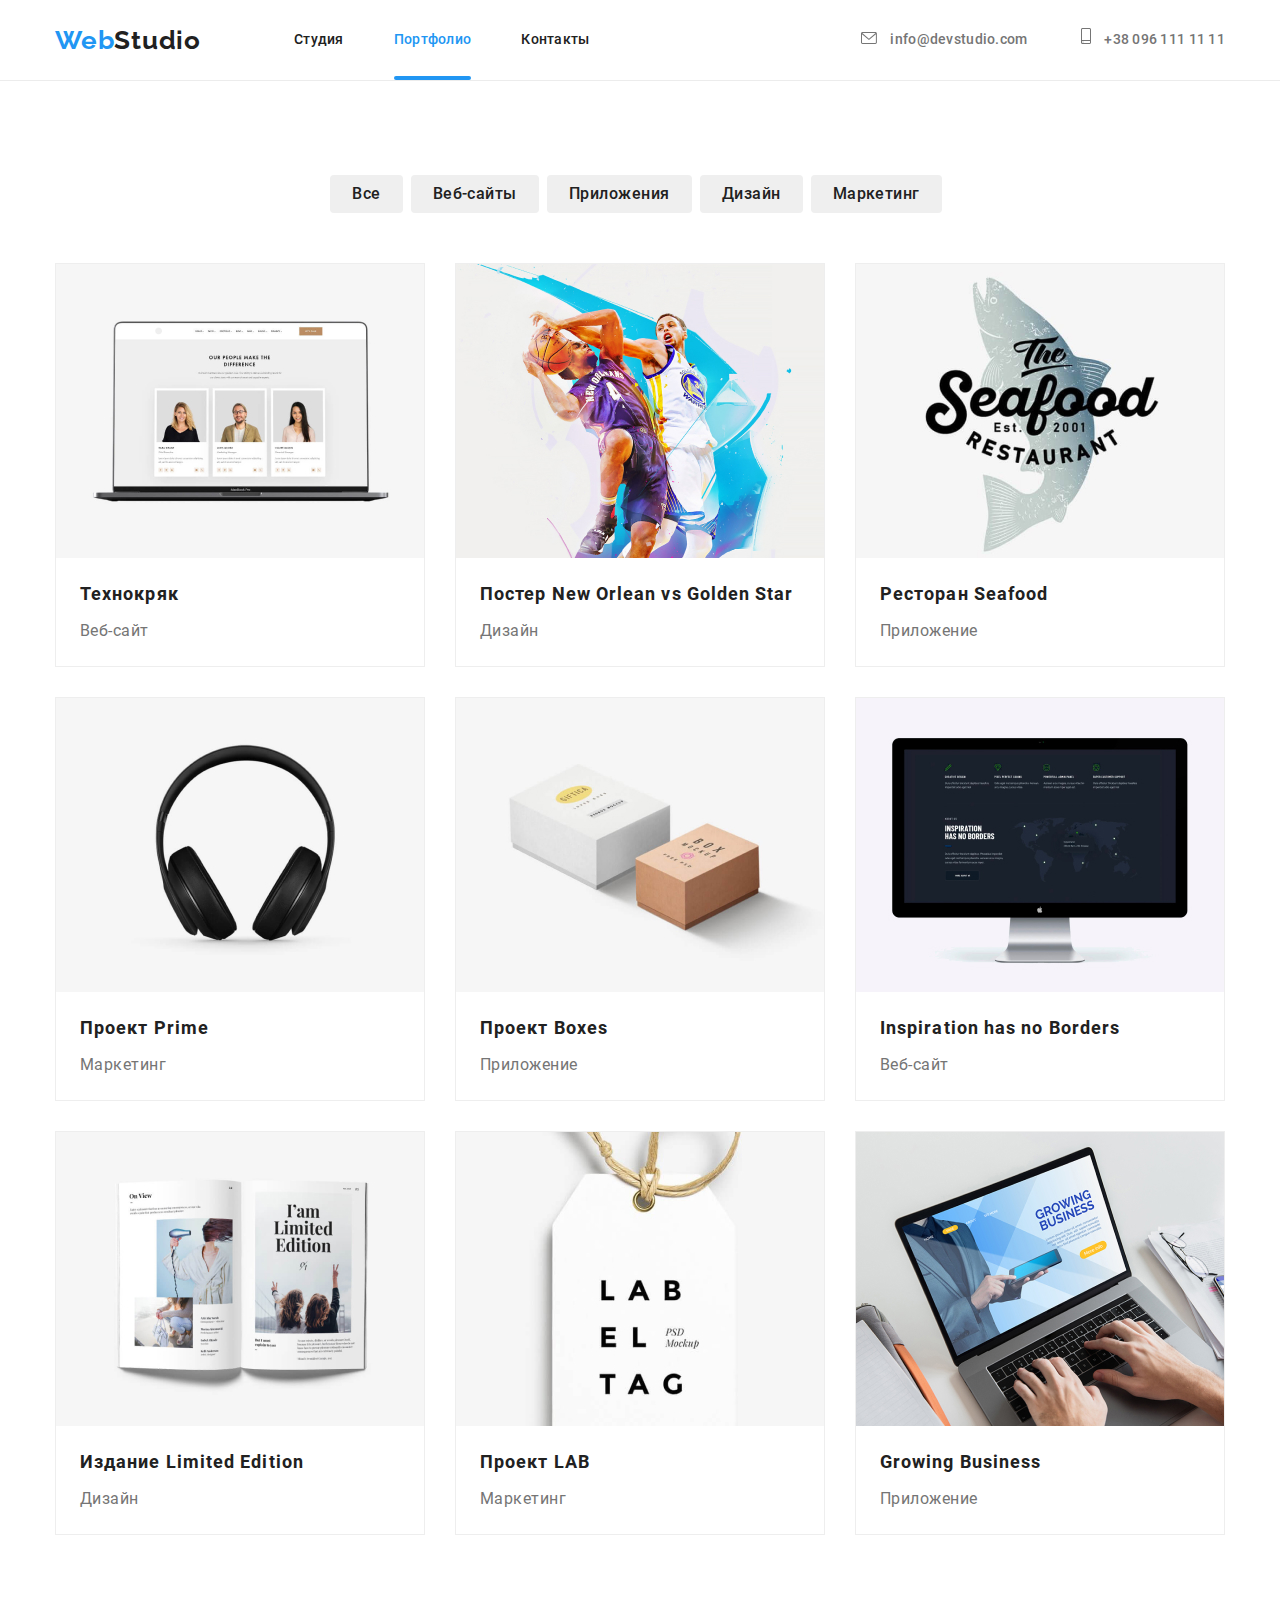
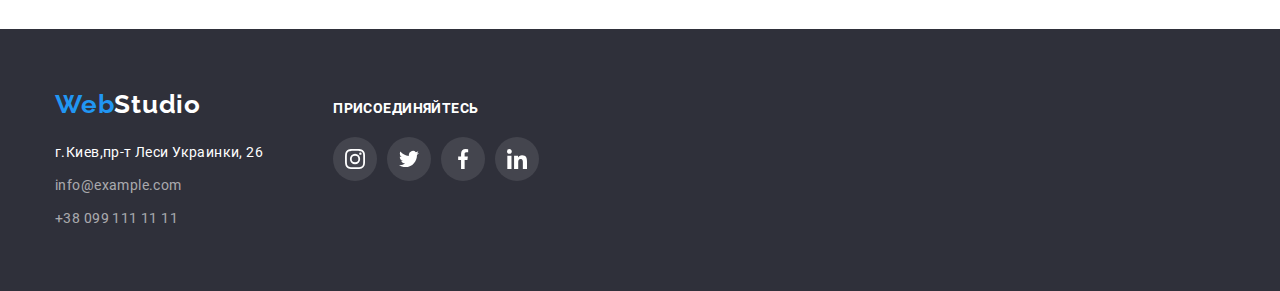
==== commit f386a50b: "всплывающее описание портфолио" ====
--- a/portfolio.html
+++ b/portfolio.html
@@ -68,9 +68,9 @@
           <ul class="portfolio">
             <li class="list">
               <a class="portfolio-item" href="">
-                <img src="./img/imgportf1.jpg" alt="Технокряк" width="370" height="294" />
-                <div class="item-discription">
-                  <p class="text-discription">
+                <div class="card-img">
+                  <img src="./img/imgportf1.jpg" alt="Технокряк" width="370" height="294" />
+                  <p class="item-discription">
                     Технокряк это современная площадка распространения коронавируса. Компании используют эту платформу для цифрового шпионажа и атак на защищённые сервера конкурентов.
                   </p>
                 </div>
@@ -83,7 +83,10 @@
 
             <li class="list">
               <a class="portfolio-item" href="">
-                <img src="./img/imgportf2.jpg" alt="Постер" width="370" height="294" />
+                <div class="card-img">
+                  <img src="./img/imgportf2.jpg" alt="Постер" width="370" height="294" />
+                  <p class="item-discription">Новый Орлеан выиграл 100 : 99 !!!</p>
+                </div>
                 <div class="card-footer">
                   <h2 class="portfolio-label">
                     Постер
@@ -95,7 +98,10 @@
             </li>
             <li class="list">
               <a class="portfolio-item" href="">
-                <img src="./img/imgportf3.jpg" alt="Ресторан" width="370" height="294" />
+                <div class="card-img">
+                  <img src="./img/imgportf3.jpg" alt="Ресторан" width="370" height="294" />
+                  <p class="item-discription">САМЫЕ СВЕЖИЕ МОРЕПРОДУКТЫ</p>
+                </div>
                 <div class="card-footer">
                   <h2 class="portfolio-label">
                     Ресторан
@@ -107,7 +113,10 @@
             </li>
             <li class="list">
               <a class="portfolio-item" href="">
-                <img src="./img/imgportf4.jpg" alt="Наушники" width="370" height="294" />
+                <div class="card-img">
+                  <img src="./img/imgportf4.jpg" alt="Наушники" width="370" height="294" />
+                  <p class="item-discription">ЛУЧШЕЕ ПРЕДЛОЖЕНИЕ В СЕТИ !!!</p>
+                </div>
                 <div class="card-footer">
                   <h2 class="portfolio-label">
                     Проект
@@ -119,7 +128,10 @@
             </li>
             <li class="list">
               <a class="portfolio-item" href="">
-                <img src="./img/imgportf5.jpg" alt="коробки" width="370" height="294" />
+                <div class="card-img">
+                  <img src="./img/imgportf5.jpg" alt="коробки" width="370" height="294" />
+                  <p class="item-discription">КОРОБКИ ЛЮБЫХ ГАБАРИТОВ !!!</p>
+                </div>
                 <div class="card-footer">
                   <h2 class="portfolio-label">
                     Проект
@@ -131,7 +143,10 @@
             </li>
             <li class="list">
               <a class="portfolio-item" href="">
-                <img src="./img/imgportf6.jpg" alt="Мак" width="370" height="294" />
+                <div class="card-img">
+                  <img src="./img/imgportf6.jpg" alt="Мак" width="370" height="294" />
+                  <p class="item-discription">НЕТ НИЧЕГО НЕВОЗМОЖНОГО ;) !!!</p>
+                </div>
                 <div class="card-footer">
                   <h2 class="portfolio-label" lang="en">Inspiration has no Borders</h2>
                   <p class="discription">Веб-сайт</p>
@@ -140,7 +155,10 @@
             </li>
             <li class="list">
               <a class="portfolio-item" href="">
-                <img src="./img/imgportf7.jpg" alt="Издание" width="370" height="294" />
+                <div class="card-img">
+                  <img src="./img/imgportf7.jpg" alt="Издание" width="370" height="294" />
+                  <p class="item-discription">КАЖДЫЙ ЧЕЛОВЕК ИНДИВИДУАЛЕН !!!</p>
+                </div>
                 <div class="card-footer">
                   <h2 class="portfolio-label">
                     Издание
@@ -150,9 +168,15 @@
                 </div>
               </a>
             </li>
-            <li class="list">
-              <a class="portfolio-item" href="">
-                <img src="./img/imgportf8.jpg" alt="Бирка" width="370" height="294" />
+            <li class="list block">
+              <a class="portfolio-item" href="">
+                <div class="card-img">
+                  <img src="./img/imgportf8.jpg" alt="Бирка" width="370" height="294" />
+                  <p class="item-discription">
+                    НАЛЕТАЙ - ПОДЕШЕВЕЛО, <br />
+                    БЫЛО РУБЛЬ - СТАЛО 2 !!!
+                  </p>
+                </div>
                 <div class="card-footer">
                   <h2 class="portfolio-label">
                     Проект
@@ -164,7 +188,10 @@
             </li>
             <li class="list">
               <a class="portfolio-item" href="">
-                <img src="./img/imgportf9.jpg" alt="Руки на клаве" width="370" height="294" />
+                <div class="card-img">
+                  <img src="./img/imgportf9.jpg" alt="Руки на клаве" width="370" height="294" />
+                  <p class="item-discription">ИНВЕСТИЦИИ ДЛЯ БИЗНЕСА !!!</p>
+                </div>
                 <div class="card-footer">
                   <h2 class="portfolio-label" lang="en">Growing Business</h2>
                   <p class="discription">Приложение</p>
--- a/css/styles.css
+++ b/css/styles.css
@@ -46,6 +46,8 @@
   --white: #ffffff;
   --dark-bg: #2f303a;
   --creamy: #f5f4fa;
+  --timing-function: cubic-bezier(0.4, 0, 0.2, 1);
+  --time: 250ms;
 }
 
 html {
@@ -64,6 +66,13 @@
 p {
   margin: 0;
 }
+
+/* *,
+*:hover,
+*:focus {
+  transition-duration: var(--time);
+  transition-timing-function: var(--timing-function);
+} */
 
 .section {
   padding-top: 94px;
@@ -170,6 +179,21 @@
 .link:hover,
 .link:focus {
   color: var(--accent-cl);
+  transition-duration: var(--time);
+  transition-timing-function: var(--timing-function);
+}
+.link:hover::after,
+.link:focus::after {
+  display: block;
+  position: absolute;
+  content: '';
+  width: 100%;
+  height: 4px;
+  border-radius: 2px;
+  background-color: var(--accent-cl);
+  bottom: 0;
+  transition-duration: var(--time);
+  transition-timing-function: var(--timing-function);
 }
 .web-logo {
   color: var(--accent-cl);
@@ -194,6 +218,8 @@
 .header-conect:hover,
 .header-conect:focus {
   color: var(--accent-cl);
+  transition-duration: var(--time);
+  transition-timing-function: var(--timing-function);
 }
 .header-svg {
   margin-right: 10px;
@@ -243,7 +269,6 @@
   line-height: 1.87;
   letter-spacing: 0.06em;
   text-decoration: none;
-
   color: var(--white);
   background-color: var(--accent-cl);
 }
@@ -461,11 +486,15 @@
 .social-icons-link:hover,
 .social-icons-link:focus {
   background-color: var(--accent-cl);
+  transition-duration: var(--time);
+  transition-timing-function: var(--timing-function);
 }
 .social-icons-link:hover .social-icons-svg,
 .social-icons-link:focus .social-icons-svg {
   background-color: var(--accent-cl);
   fill: var(--white);
+  transition-duration: var(--time);
+  transition-timing-function: var(--timing-function);
 }
 .social-icons-svg {
   width: 20px;
@@ -495,10 +524,14 @@
 .client-link:hover,
 .client-link:focus {
   border-color: var(--accent-cl);
+  transition-duration: var(--time);
+  transition-timing-function: var(--timing-function);
 }
 .client-link:hover .icon,
 .client-link:focus .icon {
   fill: var(--accent-cl);
+  transition-duration: var(--time);
+  transition-timing-function: var(--timing-function);
 }
 .icon {
   fill: #afb1b8;
@@ -554,6 +587,8 @@
 .footer-social-icons-link:hover,
 .footer-social-icons-link:focus {
   background-color: var(--accent-cl);
+  transition-duration: var(--time);
+  transition-timing-function: var(--timing-function);
 }
 .footer-social-icons-svg {
   width: 20px;
@@ -603,12 +638,17 @@
   color: var(--white);
   background-color: var(--accent-cl);
   box-shadow: 0px 3px 1px rgba(0, 0, 0, 0.1), 0px 1px 2px rgba(0, 0, 0, 0.08), 0px 2px 2px rgba(0, 0, 0, 0.12);
+  transition-duration: var(--time);
+  transition-timing-function: var(--timing-function);
 }
 .portfolio {
   display: flex;
   flex-wrap: wrap;
   margin-top: -30px;
   margin-left: -30px;
+}
+.list.block {
+  display: block;
 }
 .portfolio-item {
   position: relative;
@@ -619,37 +659,65 @@
   margin-top: 30px;
   margin-left: 30px;
   border: 1px solid #eeeeee;
-  box-sizing: border-box;
+  overflow: hidden;
   background-color: var(--white);
 }
 
+.portfolio-item:hover .item-discription,
+.portfolio-item:focus .item-discription {
+  transform: translateY(0);
+  opacity: 1;
+  transition-duration: var(--time);
+  transition-timing-function: var(--timing-function);
+}
+
+.card-img {
+  position: relative;
+  display: block;
+  width: 370px;
+  height: 294px;
+  overflow: hidden;
 }
 .item-discription {
   position: absolute;
   top: 0;
   left: 0;
+  right: 0;
   width: 370px;
   height: 294px;
   padding: 63px 24px;
   background-color: rgba(33, 150, 243, 0.9);
-}
-.text-discription {
+
   font-family: Roboto;
   font-style: normal;
   font-weight: 400;
   font-size: 18px;
   line-height: 1.56;
   letter-spacing: 0.03em;
-
   color: var(--white);
+  opacity: 0;
+  transform: translateY(100%);
+  transition-duration: var(--time);
+  transition-timing-function: var(--timing-function);
+  transition-delay: 0;
+  z-index: 1;
 }
 
 .portfolio-item:hover,
 .portfolio-item:focus {
   box-shadow: 0px 1px 1px rgba(0, 0, 0, 0.12), 0px 4px 4px rgba(0, 0, 0, 0.06), 1px 4px 6px rgba(0, 0, 0, 0.16);
+  transition-duration: var(--time);
+  transition-timing-function: var(--timing-function);
 }
 .card-footer {
+  position: absolute;
+  display: block;
+  bottom: 0;
+  left: 0;
+  right: 0;
   padding: 20px 24px;
+  box-sizing: border-box;
+  z-index: 3;
 }
 
 .portfolio-label {
